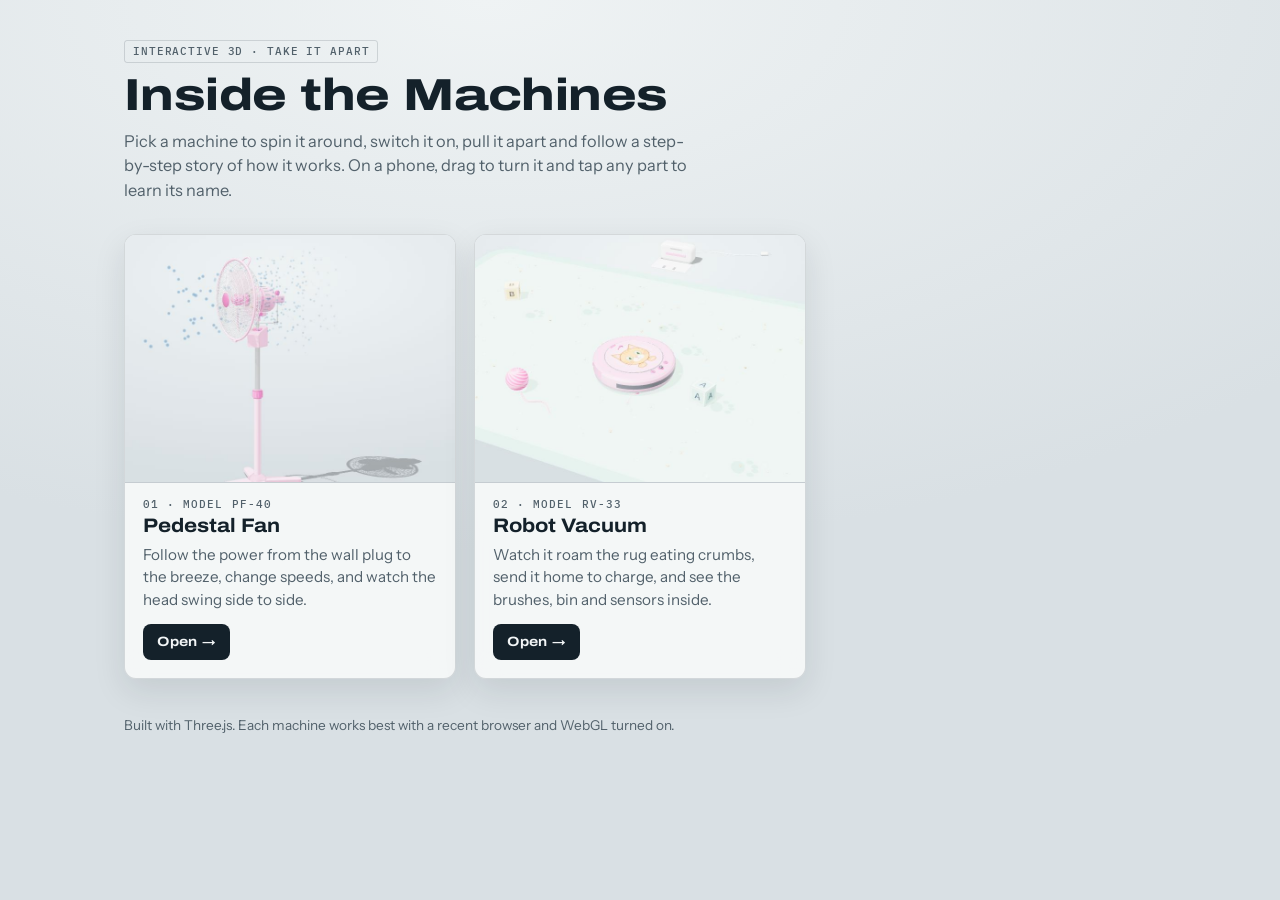
==== index.html @ 691ecfaf "Add machine menu and robot vacuum page The site root is now a menu linking to each machine. The fan " ====
<!doctype html>
<html lang="en">
<head>
<meta charset="utf-8">
<meta name="viewport" content="width=device-width,initial-scale=1,viewport-fit=cover">
<meta name="theme-color" content="#d9e0e4" media="(prefers-color-scheme: light)">
<meta name="theme-color" content="#10181d" media="(prefers-color-scheme: dark)">
<title>Inside the Machines</title>
<meta name="description" content="Interactive 3D models of everyday machines. Pick one, take it apart, and learn how it works step by step.">
<meta property="og:title" content="Inside the Machines">
<meta property="og:description" content="Interactive 3D models of everyday machines. Pick one, take it apart, and learn how it works step by step.">
<link rel="icon" href="data:image/svg+xml,%3Csvg xmlns='http://www.w3.org/2000/svg' viewBox='0 0 100 100'%3E%3Ctext y='.9em' font-size='90'%3E%E2%9A%99%EF%B8%8F%3C/text%3E%3C/svg%3E">
<link rel="preconnect" href="https://fonts.googleapis.com">
<link rel="preconnect" href="https://fonts.gstatic.com" crossorigin>
<link rel="stylesheet" href="https://fonts.googleapis.com/css2?family=Archivo:wdth,wght@100..125,500..800&family=IBM+Plex+Mono:wght@400;500&family=Instrument+Sans:wght@400..600&display=swap">
<style>
:root{
  --bg:#d9e0e4; --bg-hi:#eff3f4; --ink:#14212a; --muted:#52616b; --line:rgba(20,33,42,.14);
  --panel:rgba(248,250,250,.88); --panel-solid:#f8fafa; --glass:rgba(20,33,42,.10);
  --air:#1f73b2; --pink:#b2306b; --pink-soft:rgba(178,48,107,.12);
  --primary:#14212a; --on-primary:#f2f5f6;
  --f-display:"Archivo","Helvetica Neue",Arial,sans-serif;
  --f-body:"Instrument Sans",system-ui,-apple-system,"Segoe UI",Roboto,sans-serif;
  --f-mono:"IBM Plex Mono",ui-monospace,"SFMono-Regular",Menlo,Consolas,monospace;
  color-scheme:light;
}
@media (prefers-color-scheme: dark){
  :root:not([data-theme="light"]){
    --bg:#10181d; --bg-hi:#1b262d; --ink:#e5ecef; --muted:#97a6af; --line:rgba(229,236,239,.14);
    --panel:rgba(21,30,36,.88); --panel-solid:#162027; --glass:rgba(0,0,0,.35);
    --air:#6dbdf2; --pink:#f590c0; --pink-soft:rgba(245,144,192,.16);
    --primary:#e5ecef; --on-primary:#10181d; color-scheme:dark;
  }
}
:root[data-theme="dark"]{
  --bg:#10181d; --bg-hi:#1b262d; --ink:#e5ecef; --muted:#97a6af; --line:rgba(229,236,239,.14);
  --panel:rgba(21,30,36,.88); --panel-solid:#162027; --glass:rgba(0,0,0,.35);
  --air:#6dbdf2; --pink:#f590c0; --pink-soft:rgba(245,144,192,.16);
  --primary:#e5ecef; --on-primary:#10181d; color-scheme:dark;
}
*{box-sizing:border-box}
html{-webkit-text-size-adjust:100%}
body{
  margin:0; min-height:100vh; min-height:100dvh; color:var(--ink); font-family:var(--f-body); font-size:15px; line-height:1.5;
  background-color:var(--bg);
  background-image:radial-gradient(120% 85% at 38% 0%, var(--bg-hi), var(--bg) 72%);
  background-attachment:fixed;
  -webkit-tap-highlight-color:transparent;
}
.wrap{
  max-width:1080px; margin:0 auto;
  padding:calc(40px + env(safe-area-inset-top)) calc(24px + env(safe-area-inset-right)) calc(48px + env(safe-area-inset-bottom)) calc(24px + env(safe-area-inset-left));
}
header{display:grid; gap:10px; margin-bottom:32px}
.plate{justify-self:start; margin:0; font:500 11px/1 var(--f-mono); letter-spacing:.08em; text-transform:uppercase; color:var(--muted); border:1px solid var(--line); border-radius:3px; padding:5px 8px}
h1{margin:0; font-family:var(--f-display); font-weight:780; font-stretch:125%; font-size:clamp(1.7rem, 4.5vw, 2.8rem); line-height:1.02; letter-spacing:-.012em; text-wrap:balance}
.lede{margin:0; color:var(--muted); font-size:1.02rem; max-width:52ch}

.grid{list-style:none; margin:0; padding:0; display:grid; grid-template-columns:repeat(auto-fill, minmax(280px, 1fr)); gap:18px}
.card{
  display:grid; grid-template-rows:auto 1fr; height:100%; overflow:hidden; color:inherit; text-decoration:none;
  background:var(--panel); border:1px solid var(--line); border-radius:12px; box-shadow:0 12px 32px var(--glass);
  backdrop-filter:blur(14px); -webkit-backdrop-filter:blur(14px);
  transition:transform .18s ease, box-shadow .18s ease, border-color .18s ease;
}
.card:hover{transform:translateY(-3px); border-color:color-mix(in srgb, var(--ink) 28%, transparent); box-shadow:0 18px 40px var(--glass)}
.card:focus-visible{outline:2px solid var(--air); outline-offset:3px}
.thumb{aspect-ratio:4 / 3; background:#e3e9ec; border-bottom:1px solid var(--line); overflow:hidden}
.thumb img{display:block; width:100%; height:100%; object-fit:cover}
.body{display:grid; align-content:start; gap:6px; padding:16px 18px 18px}
.num{font:500 10.5px/1 var(--f-mono); letter-spacing:.1em; text-transform:uppercase; color:var(--muted)}
.card h2{margin:0; font-family:var(--f-display); font-weight:720; font-stretch:112%; font-size:1.22rem; line-height:1.15}
.card p{margin:0; color:var(--muted); font-size:.95rem}
.go{margin-top:6px; justify-self:start; display:inline-flex; align-items:center; gap:6px; height:36px; padding:0 14px; border-radius:8px; background:var(--primary); color:var(--on-primary); font:680 13.5px/1 var(--f-display); font-stretch:115%; letter-spacing:.01em}

footer{margin-top:36px; color:var(--muted); font-size:.85rem}

@media (max-width: 600px){
  .wrap{padding-top:calc(24px + env(safe-area-inset-top)); padding-left:calc(16px + env(safe-area-inset-left)); padding-right:calc(16px + env(safe-area-inset-right))}
  header{margin-bottom:22px}
  .grid{grid-template-columns:1fr; gap:14px}
}
@media (prefers-reduced-motion: reduce){ .card{transition:none} .card:hover{transform:none} }
</style>
</head>
<body>
<div class="wrap">
  <header>
    <p class="plate">Interactive 3D · Take it apart</p>
    <h1>Inside the Machines</h1>
    <p class="lede">Pick a machine to spin it around, switch it on, pull it apart and follow a step-by-step story of how it works. On a phone, drag to turn it and tap any part to learn its name.</p>
  </header>

  <!-- To add a machine: put its page in a new folder (e.g. kettle/index.html), add a 720×540 image to assets/, and copy one <li> below. -->
  <ul class="grid">
    <li>
      <a class="card" href="fan/">
        <div class="thumb"><img src="assets/fan.jpg" alt="Pink pedestal fan blowing a stream of air" width="720" height="540" loading="lazy"></div>
        <div class="body">
          <span class="num">01 · Model PF-40</span>
          <h2>Pedestal Fan</h2>
          <p>Follow the power from the wall plug to the breeze, change speeds, and watch the head swing side to side.</p>
          <span class="go">Open &rarr;</span>
        </div>
      </a>
    </li>
    <li>
      <a class="card" href="robot-vacuum/">
        <div class="thumb"><img src="assets/robot-vacuum.jpg" alt="Pink robot vacuum with a cat face cleaning a play rug" width="720" height="540" loading="lazy"></div>
        <div class="body">
          <span class="num">02 · Model RV-33</span>
          <h2>Robot Vacuum</h2>
          <p>Watch it roam the rug eating crumbs, send it home to charge, and see the brushes, bin and sensors inside.</p>
          <span class="go">Open &rarr;</span>
        </div>
      </a>
    </li>
  </ul>

  <footer>Built with Three.js. Each machine works best with a recent browser and WebGL turned on.</footer>
</div>
</body>
</html>
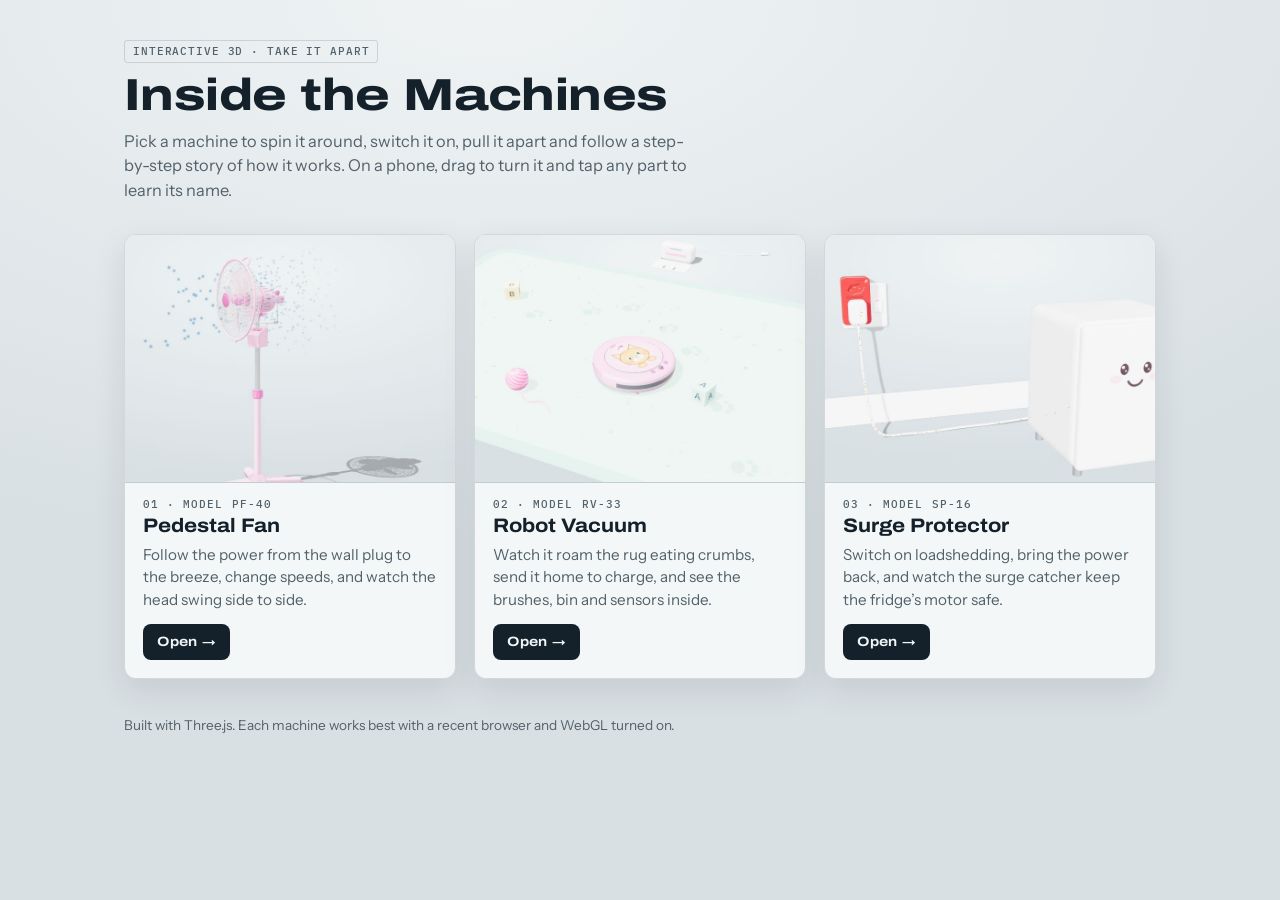
==== commit 395509f2: "Add surge protector page An interactive 3D surge protector plugged into a South African wall socket," ====
--- a/index.html
+++ b/index.html
@@ -115,6 +115,17 @@
         </div>
       </a>
     </li>
+    <li>
+      <a class="card" href="surge-protector/">
+        <div class="thumb"><img src="assets/surge-protector.jpg" alt="Red surge protector plugged into a wall socket with a smiling mini fridge plugged into it" width="720" height="540" loading="lazy"></div>
+        <div class="body">
+          <span class="num">03 · Model SP-16</span>
+          <h2>Surge Protector</h2>
+          <p>Switch on loadshedding, bring the power back, and watch the surge catcher keep the fridge’s motor safe.</p>
+          <span class="go">Open &rarr;</span>
+        </div>
+      </a>
+    </li>
   </ul>
 
   <footer>Built with Three.js. Each machine works best with a recent browser and WebGL turned on.</footer>
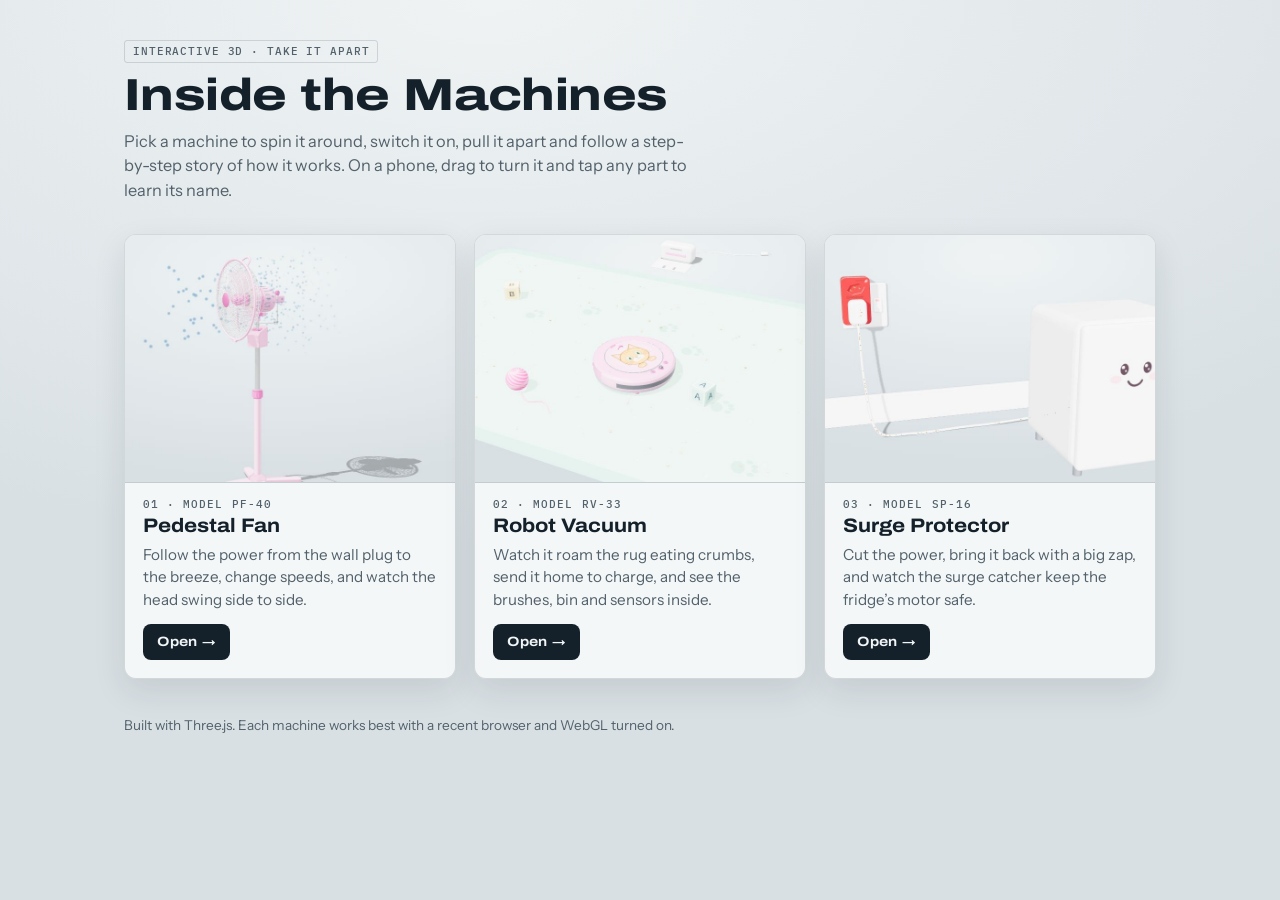
==== commit a0a717bc: "Simplify surge protector steps and drop loadshedding wording Steps 2, 5 and 6 use shorter, simpler s" ====
--- a/index.html
+++ b/index.html
@@ -121,7 +121,7 @@
         <div class="body">
           <span class="num">03 · Model SP-16</span>
           <h2>Surge Protector</h2>
-          <p>Switch on loadshedding, bring the power back, and watch the surge catcher keep the fridge’s motor safe.</p>
+          <p>Cut the power, bring it back with a big zap, and watch the surge catcher keep the fridge’s motor safe.</p>
           <span class="go">Open &rarr;</span>
         </div>
       </a>
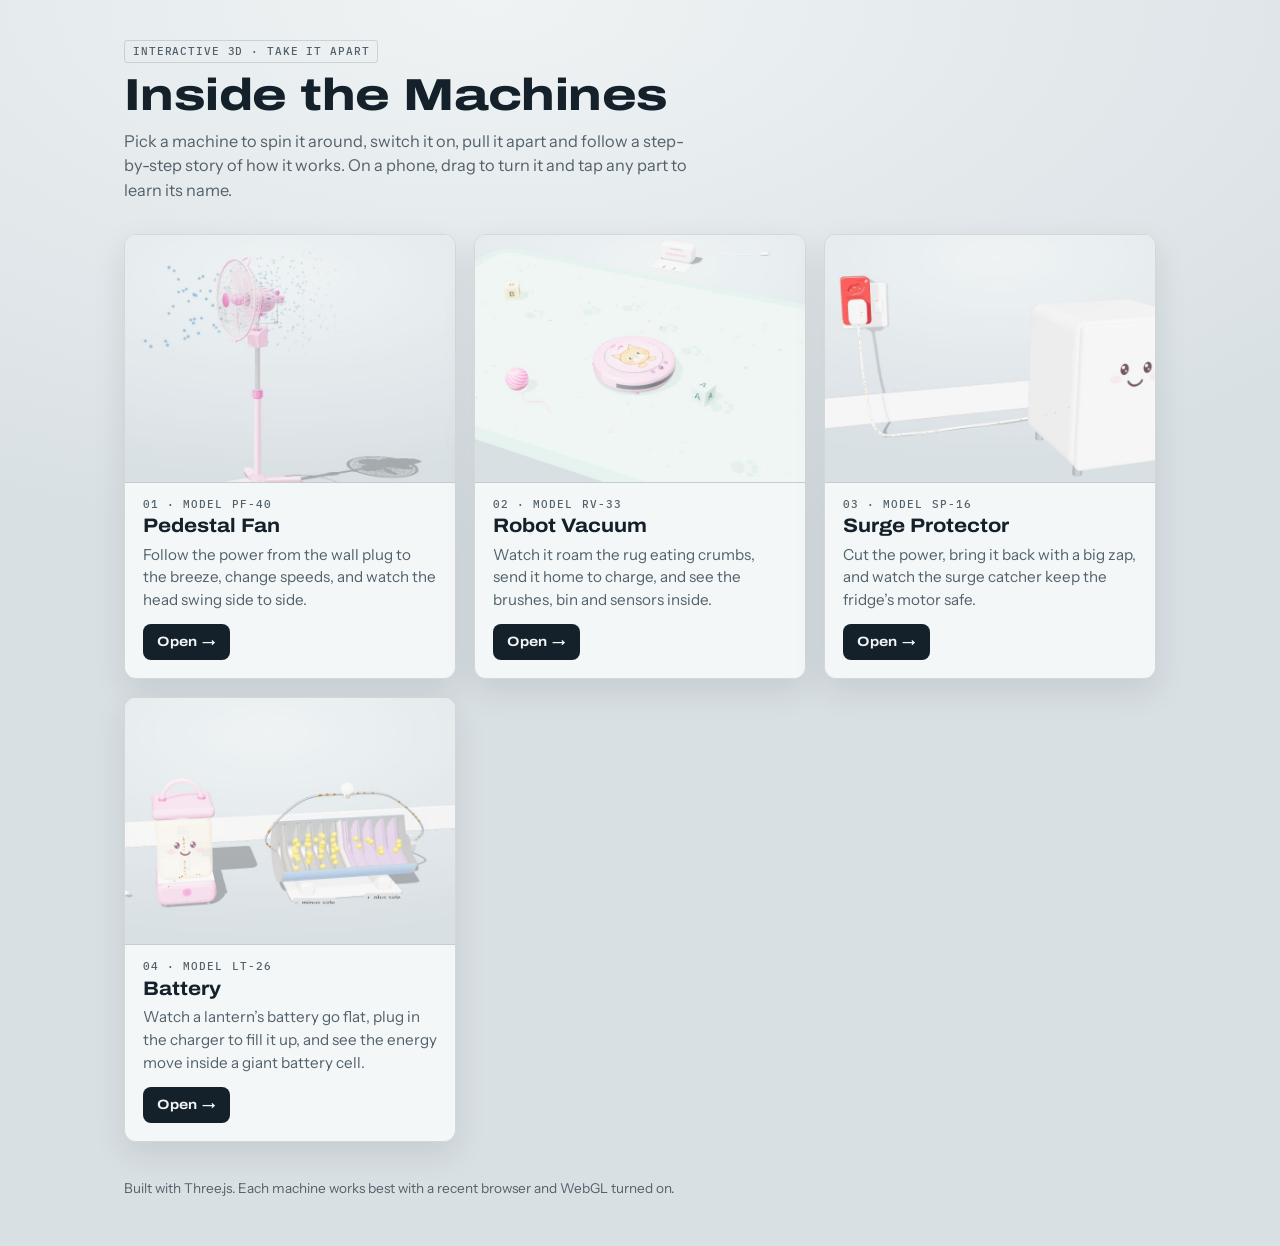
==== commit e925303f: "Add battery page A pink rechargeable lantern with a charger and a giant cut-open battery cell. The l" ====
--- a/index.html
+++ b/index.html
@@ -126,6 +126,17 @@
         </div>
       </a>
     </li>
+    <li>
+      <a class="card" href="battery/">
+        <div class="thumb"><img src="assets/battery.jpg" alt="Pink rechargeable lantern with a smiling face next to a giant cut-open battery cell full of gold balls" width="720" height="540" loading="lazy"></div>
+        <div class="body">
+          <span class="num">04 · Model LT-26</span>
+          <h2>Battery</h2>
+          <p>Watch a lantern’s battery go flat, plug in the charger to fill it up, and see the energy move inside a giant battery cell.</p>
+          <span class="go">Open &rarr;</span>
+        </div>
+      </a>
+    </li>
   </ul>
 
   <footer>Built with Three.js. Each machine works best with a recent browser and WebGL turned on.</footer>
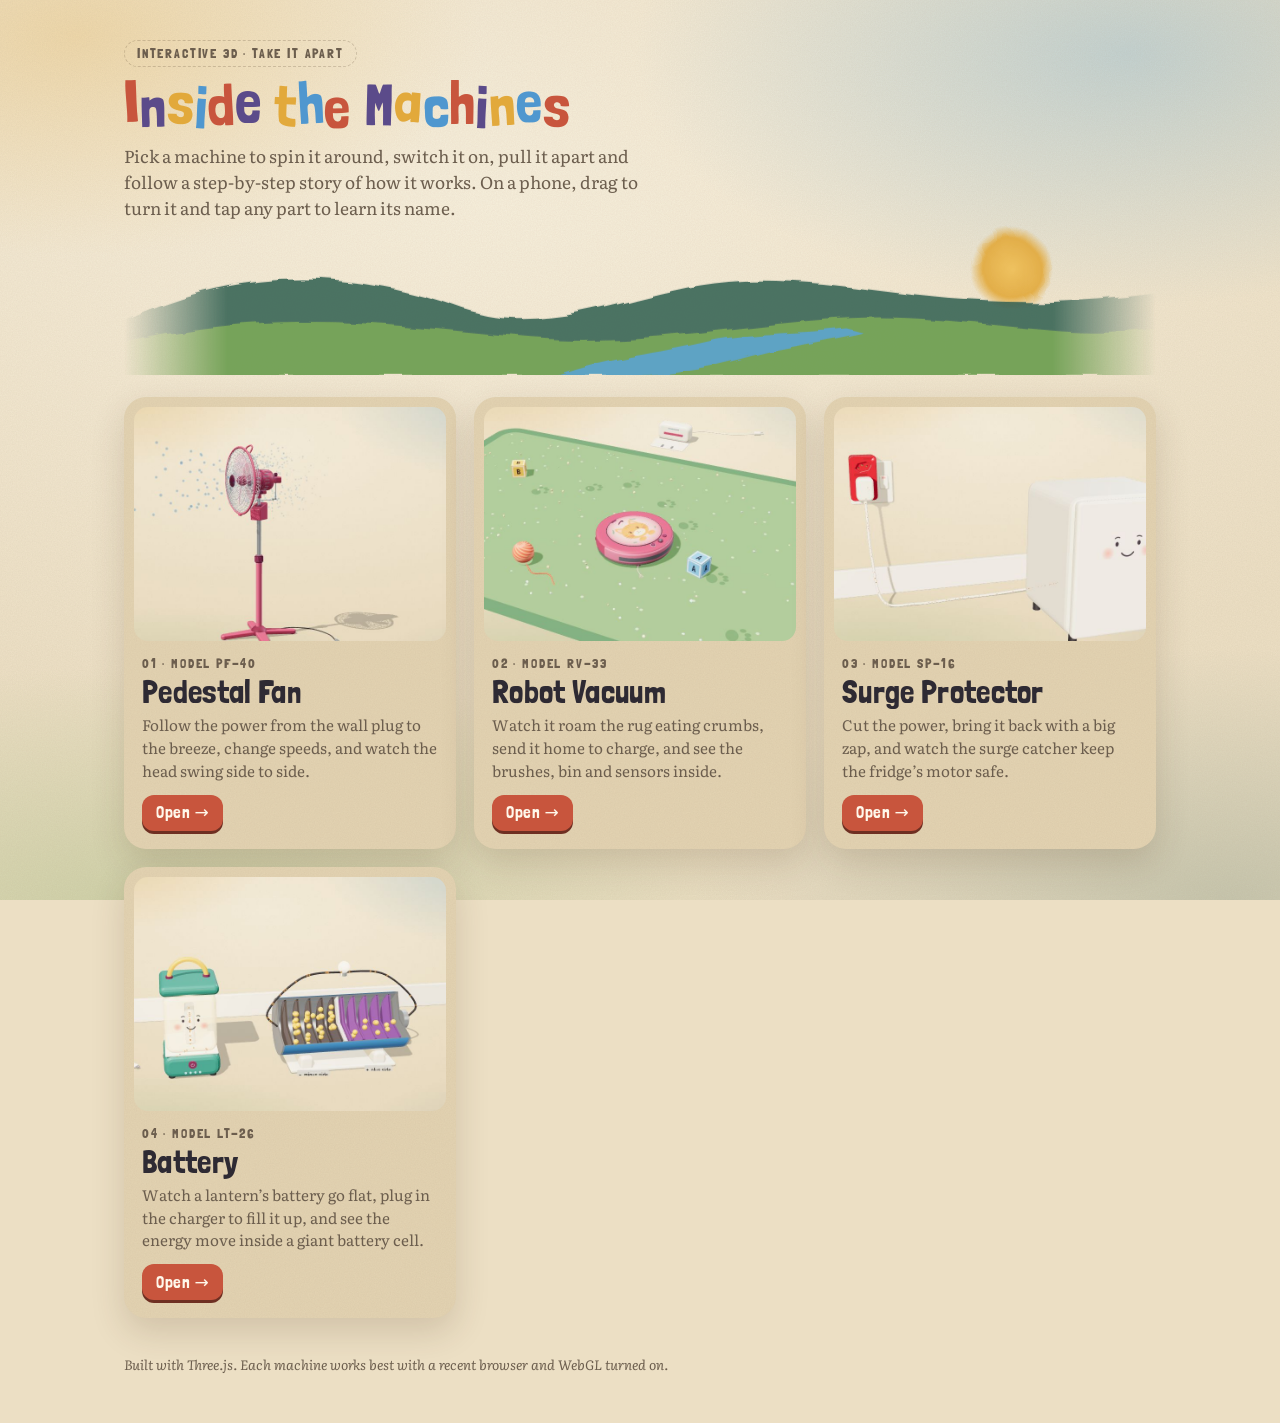
==== commit 70dddb9f: "Restyle every page in a storybook look Shared theme in assets/storybook.css and assets/storybook.js:" ====
--- a/index.html
+++ b/index.html
@@ -12,7 +12,7 @@
 <link rel="icon" href="data:image/svg+xml,%3Csvg xmlns='http://www.w3.org/2000/svg' viewBox='0 0 100 100'%3E%3Ctext y='.9em' font-size='90'%3E%E2%9A%99%EF%B8%8F%3C/text%3E%3C/svg%3E">
 <link rel="preconnect" href="https://fonts.googleapis.com">
 <link rel="preconnect" href="https://fonts.gstatic.com" crossorigin>
-<link rel="stylesheet" href="https://fonts.googleapis.com/css2?family=Archivo:wdth,wght@100..125,500..800&family=IBM+Plex+Mono:wght@400;500&family=Instrument+Sans:wght@400..600&display=swap">
+<link rel="stylesheet" href="https://fonts.googleapis.com/css2?family=Londrina+Solid:wght@300;400;900&family=Literata:ital,opsz,wght@0,7..72,400..700;1,7..72,400&display=swap">
 <style>
 :root{
   --bg:#d9e0e4; --bg-hi:#eff3f4; --ink:#14212a; --muted:#52616b; --line:rgba(20,33,42,.14);
@@ -82,6 +82,7 @@
 }
 @media (prefers-reduced-motion: reduce){ .card{transition:none} .card:hover{transform:none} }
 </style>
+<link rel="stylesheet" href="assets/storybook.css">
 </head>
 <body>
 <div class="wrap">
@@ -90,6 +91,20 @@
     <h1>Inside the Machines</h1>
     <p class="lede">Pick a machine to spin it around, switch it on, pull it apart and follow a step-by-step story of how it works. On a phone, drag to turn it and tap any part to learn its name.</p>
   </header>
+
+  <!-- painted landscape: sun, hills and a river, in the storybook palette -->
+  <svg class="hills" viewBox="0 0 1000 150" preserveAspectRatio="none" aria-hidden="true">
+    <defs>
+      <filter id="wc" x="-5%" y="-20%" width="110%" height="140%"><feTurbulence type="fractalNoise" baseFrequency=".03" numOctaves="2" seed="4"/><feDisplacementMap in="SourceGraphic" scale="9"/></filter>
+      <radialGradient id="sun" cx=".5" cy=".5" r=".5"><stop offset="0" stop-color="#f0bf55"/><stop offset=".7" stop-color="#e2a93b"/><stop offset="1" stop-color="#e2a93b" stop-opacity="0"/></radialGradient>
+    </defs>
+    <g filter="url(#wc)">
+      <circle cx="860" cy="46" r="40" fill="url(#sun)" opacity=".9"/>
+      <path d="M0 96 C120 40 230 50 330 86 C420 116 500 62 600 58 C720 54 800 96 1000 70 L1000 150 L0 150Z" fill="#2f5d50" opacity=".85"/>
+      <path d="M0 118 C140 84 260 100 380 112 C520 126 640 88 760 94 C860 99 930 116 1000 104 L1000 150 L0 150Z" fill="#7aa858" opacity=".9"/>
+      <path d="M420 150 C470 132 520 128 560 118 C600 108 650 110 700 104 L716 108 C672 118 628 124 596 134 C560 144 520 148 500 150Z" fill="#5aa3d6" opacity=".85"/>
+    </g>
+  </svg>
 
   <!-- To add a machine: put its page in a new folder (e.g. kettle/index.html), add a 720×540 image to assets/, and copy one <li> below. -->
   <ul class="grid">
@@ -141,5 +156,6 @@
 
   <footer>Built with Three.js. Each machine works best with a recent browser and WebGL turned on.</footer>
 </div>
+<script src="assets/storybook.js"></script>
 </body>
 </html>
--- a/assets/storybook.css
+++ b/assets/storybook.css
@@ -0,0 +1,161 @@
+/* Storybook theme, shared by the menu and every machine page.
+   Loaded after each page's own styles, so it overrides their tokens and components.
+   Palette: parchment paper, kraft-tan cards, and saturated but earthy colours
+   (forest teal, river blue, mustard, terracotta, plum). */
+
+:root{
+  --bg:#ecdfc4; --bg-hi:#f7efdc; --ink:#2e2a33; --muted:#6c5e4e; --line:rgba(70,50,30,.2);
+  --panel:rgba(220,202,165,.94); --panel-solid:#dccaa5; --card:#e3d3b2; --glass:rgba(70,45,20,.16);
+  --key:#f7efdc; --key-edge:#8d7a5c; --key-down:#e6d7b8;
+  --volt:#d9862a; --air:#3f86c4; --stop:#c4462f; --teal:#2f7d6d; --lamp:#b5a58a;
+  --primary:#c8553d; --on-primary:#fff7ea; --shadow:.2;
+  --pink:#7b4f9e; --pink-soft:rgba(123,79,158,.14);
+  --mustard:#e2a93b; --sky:#5aa3d6; --plum:#5b4b8a; --terracotta:#c8553d; --forest:#2f5d50; --leaf:#7aa858;
+  --c1:#c8553d; --c2:#5b4b8a; --c3:#e2a93b; --c4:#4f97cf;
+  --f-display:"Londrina Solid","Chalkboard SE","Comic Sans MS",system-ui,sans-serif;
+  --f-body:"Literata",Georgia,"Times New Roman",serif;
+  --f-mono:"Londrina Solid","Chalkboard SE",system-ui,sans-serif;
+  --paper:url("data:image/svg+xml,%3Csvg xmlns='http://www.w3.org/2000/svg' width='240' height='240'%3E%3Cfilter id='n'%3E%3CfeTurbulence type='fractalNoise' baseFrequency='.8' numOctaves='3' stitchTiles='stitch'/%3E%3CfeColorMatrix values='0 0 0 0 .35 0 0 0 0 .26 0 0 0 0 .16 0 0 0 .11 0'/%3E%3C/filter%3E%3Crect width='100%25' height='100%25' filter='url(%23n)'/%3E%3C/svg%3E");
+  color-scheme:light;
+}
+@media (prefers-color-scheme: dark){
+  :root:not([data-theme="light"]){
+    --bg:#1c2a2f; --bg-hi:#29393d; --ink:#f2e7d0; --muted:#bfae93; --line:rgba(242,231,208,.16);
+    --panel:rgba(60,51,38,.94); --panel-solid:#3c3326; --card:#3a3226; --glass:rgba(0,0,0,.42);
+    --key:#43392b; --key-edge:#17120c; --key-down:#332b20;
+    --volt:#f0aa48; --air:#7bb9e6; --stop:#ea7a5e; --teal:#62c1aa; --lamp:#54493a;
+    --primary:#e27a57; --on-primary:#1c2a2f; --shadow:.5;
+    --pink:#c9a6ea; --pink-soft:rgba(201,166,234,.16);
+    --c1:#ec8a68; --c2:#a99be0; --c3:#f0c060; --c4:#82c0ec;
+    color-scheme:dark;
+  }
+}
+:root[data-theme="dark"]{
+  --bg:#1c2a2f; --bg-hi:#29393d; --ink:#f2e7d0; --muted:#bfae93; --line:rgba(242,231,208,.16);
+  --panel:rgba(60,51,38,.94); --panel-solid:#3c3326; --card:#3a3226; --glass:rgba(0,0,0,.42);
+  --key:#43392b; --key-edge:#17120c; --key-down:#332b20;
+  --volt:#f0aa48; --air:#7bb9e6; --stop:#ea7a5e; --teal:#62c1aa; --lamp:#54493a;
+  --primary:#e27a57; --on-primary:#1c2a2f; --shadow:.5;
+  --pink:#c9a6ea; --pink-soft:rgba(201,166,234,.16);
+  --c1:#ec8a68; --c2:#a99be0; --c3:#f0c060; --c4:#82c0ec;
+  color-scheme:dark;
+}
+
+/* paper and soft watercolour washes behind everything */
+body{
+  font-family:var(--f-body); font-size:16px;
+  background-color:var(--bg);
+  background-image:
+    var(--paper),
+    radial-gradient(55% 40% at 88% 6%, rgba(90,163,214,.30), transparent 70%),
+    radial-gradient(45% 35% at 6% 4%, rgba(226,169,59,.26), transparent 70%),
+    radial-gradient(70% 40% at 12% 102%, rgba(122,168,88,.28), transparent 70%),
+    radial-gradient(60% 40% at 96% 100%, rgba(47,93,80,.20), transparent 70%),
+    radial-gradient(120% 85% at 38% 22%, var(--bg-hi), var(--bg) 72%);
+  background-attachment:fixed;
+}
+
+/* big wobbly multicolour headings (letters are split into spans by storybook.js) */
+h1{
+  font-family:var(--f-display); font-weight:400; font-stretch:normal; letter-spacing:.01em;
+  font-size:clamp(2.3rem, 4.6vw, 3.9rem); line-height:.95;
+}
+h1 .ltr{ display:inline-block; transform:translateY(var(--y, 0)) rotate(var(--r, 0deg)); }
+h1 .ltr-0{ color:var(--c1) } h1 .ltr-1{ color:var(--c2) } h1 .ltr-2{ color:var(--c3) } h1 .ltr-3{ color:var(--c4) }
+
+.plate{
+  font-family:var(--f-mono); font-weight:400; font-size:13px; letter-spacing:.14em; line-height:1;
+  color:var(--muted); border:1.5px dashed var(--line); border-radius:999px; padding:6px 12px;
+}
+.hint{ font-family:var(--f-body); font-style:italic; }
+.readout dt{ font-family:var(--f-mono); font-weight:400; font-size:12.5px; letter-spacing:.12em; }
+.readout dd{ font-family:var(--f-body); font-weight:600; font-size:15px; font-variant-numeric:tabular-nums lining-nums; }
+.back{ font-family:var(--f-mono); font-weight:400; font-size:15px; letter-spacing:.1em; color:var(--ink); }
+
+/* chunky painted buttons */
+.btn, .nav-btn{
+  font-family:var(--f-display); font-weight:400; font-size:17px; letter-spacing:.03em;
+  background:var(--key); color:var(--ink); border:0; border-radius:14px;
+  box-shadow:0 3px 0 var(--key-edge), 0 6px 14px var(--glass);
+  backdrop-filter:none; -webkit-backdrop-filter:none;
+  transition:transform .08s ease, box-shadow .08s ease;
+}
+.btn:hover, .nav-btn:hover{ border-color:transparent; filter:brightness(1.03); }
+.btn:active, .nav-btn:active{ transform:translateY(2px); box-shadow:0 1px 0 var(--key-edge), 0 3px 8px var(--glass); }
+.btn.primary, .nav-btn.next{
+  background:var(--primary); color:var(--on-primary); font-family:var(--f-display); font-weight:400; font-stretch:normal;
+  box-shadow:0 3px 0 color-mix(in srgb, var(--primary) 55%, #000), 0 6px 14px var(--glass);
+}
+.btn.plain-btn{ background:transparent; box-shadow:none; color:var(--muted); }
+.nav-btn:disabled{ box-shadow:none; }
+.btn[aria-pressed="true"] .lamp{ background:var(--teal); box-shadow:0 0 0 3px color-mix(in srgb, var(--teal) 28%, transparent); }
+.lamp{ width:9px; height:9px; }
+
+/* fan speed keys */
+.keys{ background:var(--panel-solid); background-image:var(--paper); border:0; border-radius:16px; box-shadow:0 6px 16px var(--glass); }
+.keys-label{ font-family:var(--f-mono); font-size:13px; letter-spacing:.12em; }
+.key{ font-family:var(--f-display); font-size:19px; background:var(--key); border-color:var(--key-edge); border-radius:8px 8px 10px 10px; }
+.key[data-speed="0"]{ color:var(--stop); }
+
+/* the kraft-paper walkthrough card */
+.guide{
+  background-color:var(--panel-solid); background-image:var(--paper);
+  border:0; border-radius:20px; box-shadow:0 14px 34px var(--glass);
+  backdrop-filter:none; -webkit-backdrop-filter:none;
+}
+.eyebrow{ font-family:var(--f-mono); font-size:14px; letter-spacing:.14em; color:var(--muted); }
+.count{ font-family:var(--f-body); font-style:italic; font-size:13px; }
+.guide h2{ font-family:var(--f-display); font-weight:400; font-stretch:normal; font-size:1.85rem; line-height:1; letter-spacing:.01em; color:var(--ink); }
+.guide-body{ font-family:var(--f-body); font-size:1.02rem; line-height:1.6; }
+.spec{ font-family:var(--f-body); border-top:2px dotted var(--line); }
+.try{ font-family:var(--f-display); font-size:13px; letter-spacing:.1em; color:#2e2a33; background:var(--mustard); border-radius:999px; padding:3px 9px; }
+.dots button::before{ height:6px; border-radius:3px; }
+.dots button[aria-current="step"]::before{ background:var(--primary); }
+.fold{ font-family:var(--f-mono); font-size:13px; letter-spacing:.1em; background:var(--key); border:0; box-shadow:0 2px 0 var(--key-edge); }
+.grip{ background:color-mix(in srgb, var(--ink) 30%, transparent) !important; }
+
+/* hover tips and explode labels */
+.tip{ background:var(--panel-solid); background-image:var(--paper); border:0; border-radius:14px; box-shadow:0 10px 26px var(--glass); font-family:var(--f-body); font-size:14px; }
+.tip b{ font-family:var(--f-display); font-weight:400; font-stretch:normal; font-size:18px; letter-spacing:.02em; }
+.lbl-name{ font-family:var(--f-display); font-weight:400; font-stretch:normal; font-size:15px; letter-spacing:.03em; background:var(--key); border:0; border-radius:10px; padding:4px 9px; box-shadow:0 2px 0 var(--key-edge), 0 4px 10px var(--glass); }
+.lbl-pin{ background:var(--primary); }
+.lbl.hot .lbl-name{ box-shadow:0 0 0 3px color-mix(in srgb, var(--mustard) 70%, transparent); }
+.fail div{ background:var(--panel-solid); border:0; border-radius:18px; }
+.fail h2{ font-family:var(--f-display); font-weight:400; }
+
+/* menu page */
+.lede{ font-family:var(--f-body); font-size:1.08rem; }
+.card{
+  background-color:var(--card); background-image:var(--paper); border:0; border-radius:22px;
+  box-shadow:0 14px 34px var(--glass); backdrop-filter:none; -webkit-backdrop-filter:none;
+}
+.card:hover{ transform:translateY(-4px) rotate(-.4deg); box-shadow:0 20px 40px var(--glass); }
+.card .thumb{ border-bottom:0; margin:10px 10px 0; border-radius:14px; }
+.card .num{ font-family:var(--f-mono); font-size:13px; letter-spacing:.14em; }
+.card h2{ font-family:var(--f-display); font-weight:400; font-stretch:normal; font-size:2rem; line-height:1; letter-spacing:.01em; }
+.card p{ font-family:var(--f-body); }
+.go{ font-family:var(--f-display); font-weight:400; font-stretch:normal; font-size:17px; letter-spacing:.04em; background:var(--primary); color:var(--on-primary); border-radius:12px; box-shadow:0 3px 0 color-mix(in srgb, var(--primary) 55%, #000); }
+footer{ font-family:var(--f-body); font-style:italic; }
+.hills{ display:block; width:100%; height:auto; margin:-6px 0 22px;
+  -webkit-mask-image:linear-gradient(to right, transparent, #000 10%, #000 90%, transparent); mask-image:linear-gradient(to right, transparent, #000 10%, #000 90%, transparent); }
+
+@media (max-width: 760px){
+  h1{ font-size:2rem; }
+  .masthead .plate{ font-size:11px; padding:4px 10px; }
+  .readout dt{ font-size:11px; }
+  .readout dd{ font-size:14px; }
+  .back{ font-size:13px; }
+  .btn{ font-size:16px; }
+  .guide h2{ font-size:1.55rem; }
+  .guide-body{ font-size:.98rem; }
+}
+@media (max-width: 380px){
+  h1{ font-size:1.85rem; }
+  .btn{ font-size:15px; }
+  .readout dd{ font-size:13.5px; }
+}
+@media (prefers-reduced-motion: reduce){
+  .btn, .nav-btn{ transition:none; }
+  .card:hover{ transform:none; }
+}
+.wrap > header{ margin-bottom:6px; }
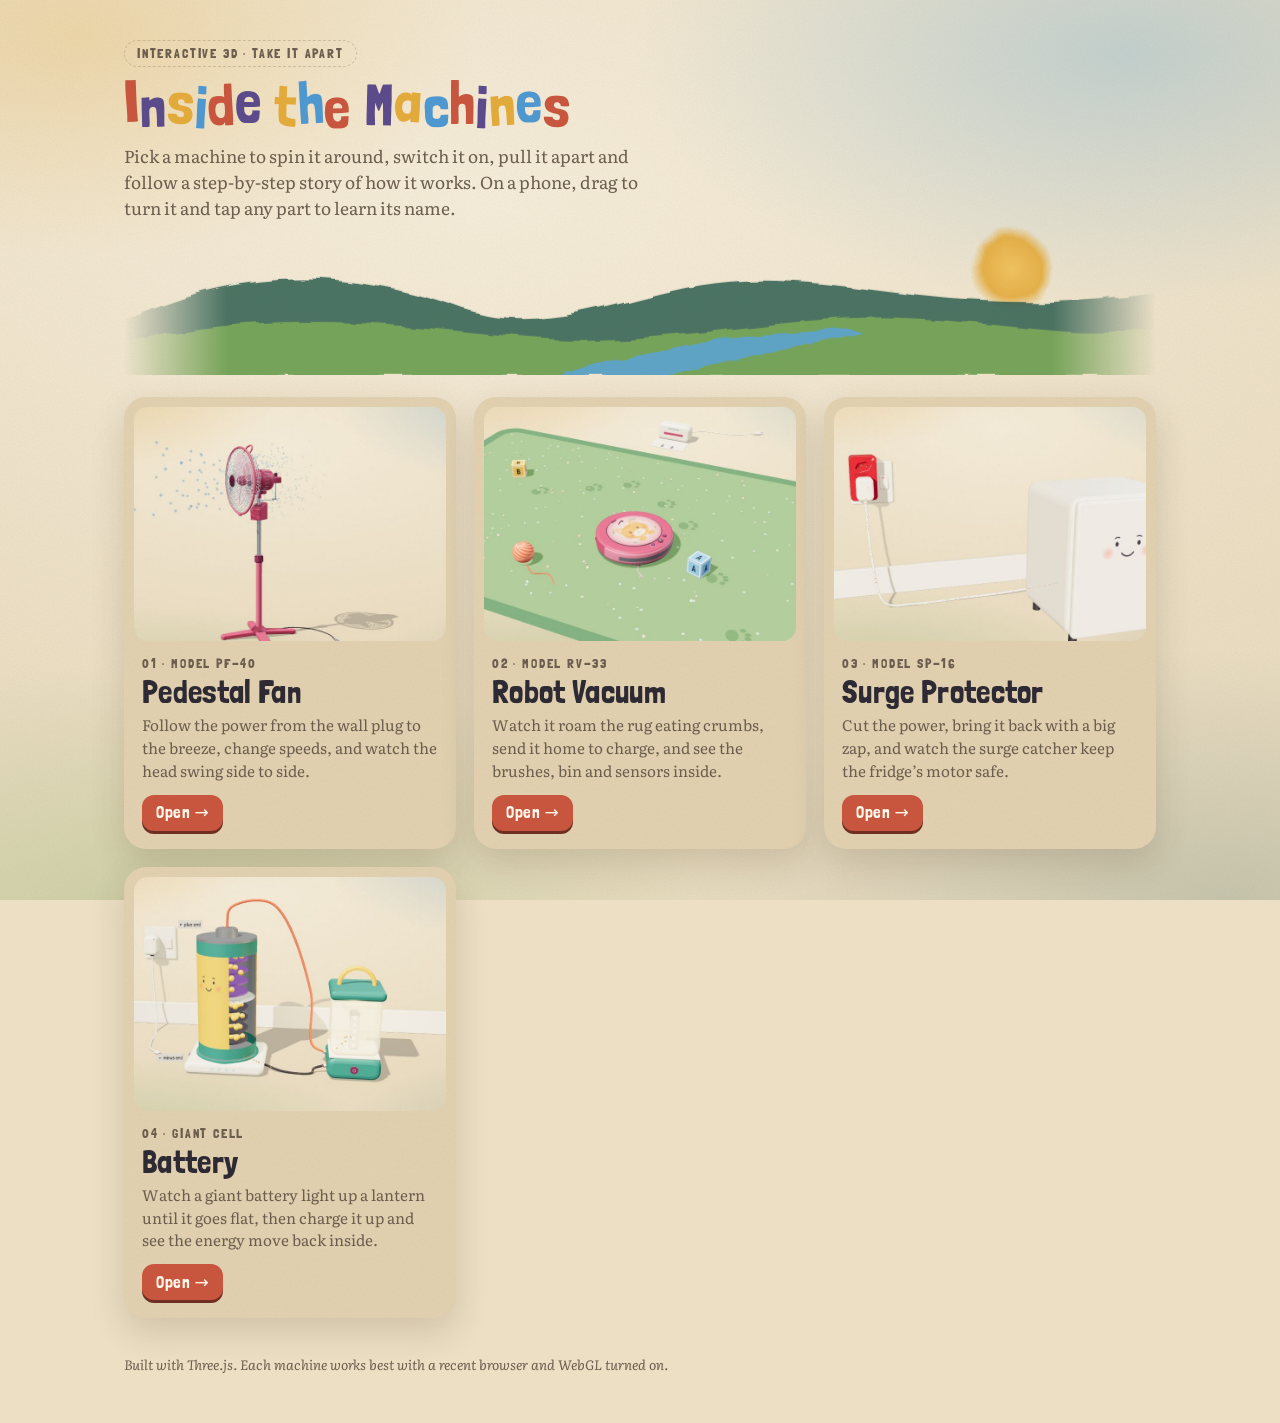
==== commit 9c2e5c47: "Make the giant battery the main character of the battery page The battery now stands upright like a " ====
--- a/index.html
+++ b/index.html
@@ -143,11 +143,11 @@
     </li>
     <li>
       <a class="card" href="battery/">
-        <div class="thumb"><img src="assets/battery.jpg" alt="Pink rechargeable lantern with a smiling face next to a giant cut-open battery cell full of gold balls" width="720" height="540" loading="lazy"></div>
+        <div class="thumb"><img src="assets/battery.jpg" alt="Giant smiling battery with a window showing gold energy balls inside, wired to a small lantern" width="720" height="540" loading="lazy"></div>
         <div class="body">
-          <span class="num">04 · Model LT-26</span>
+          <span class="num">04 · Giant cell</span>
           <h2>Battery</h2>
-          <p>Watch a lantern’s battery go flat, plug in the charger to fill it up, and see the energy move inside a giant battery cell.</p>
+          <p>Watch a giant battery light up a lantern until it goes flat, then charge it up and see the energy move back inside.</p>
           <span class="go">Open &rarr;</span>
         </div>
       </a>
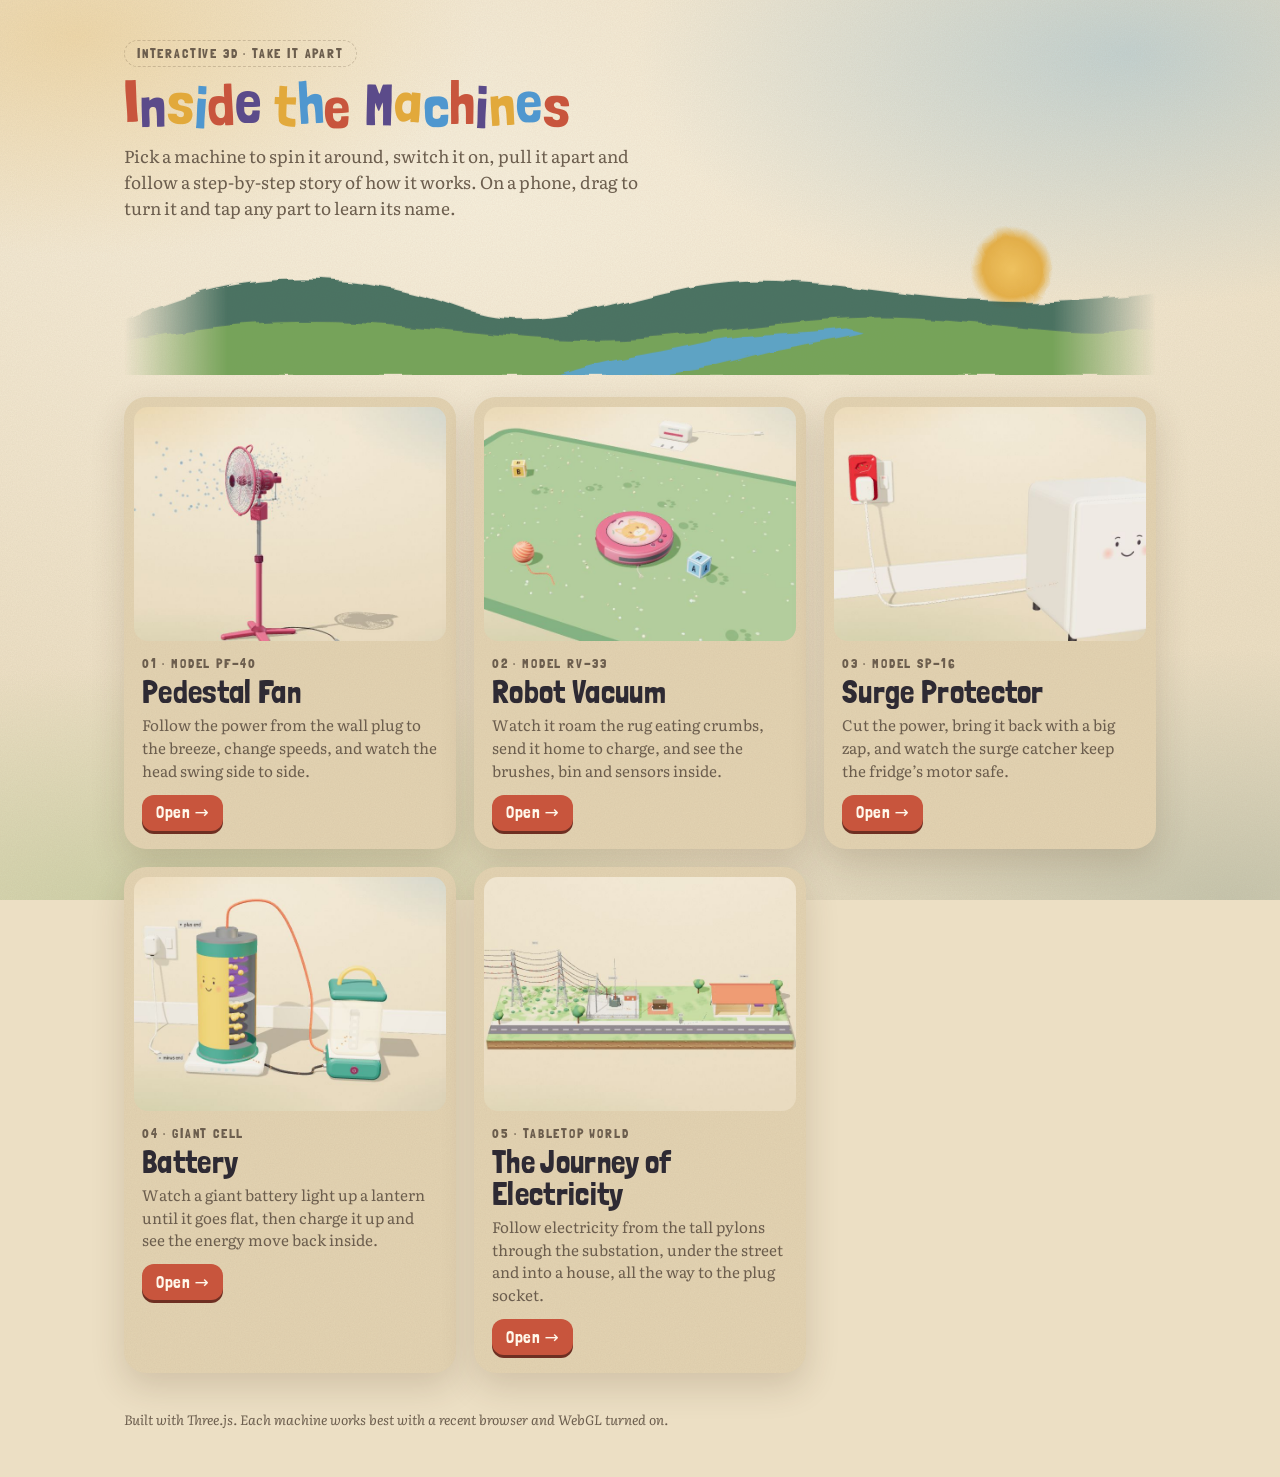
==== commit 528d0d3b: "Add The Journey of Electricity tabletop world A storybook diorama following electricity from the pyl" ====
--- a/index.html
+++ b/index.html
@@ -152,6 +152,17 @@
         </div>
       </a>
     </li>
+    <li>
+      <a class="card" href="power-journey/">
+        <div class="thumb"><img src="assets/power-journey.jpg" alt="A tabletop world with pylons, a fenced substation, a brown mini-sub, a grey kiosk and a house beside a road" width="720" height="540" loading="lazy"></div>
+        <div class="body">
+          <span class="num">05 · Tabletop world</span>
+          <h2>The Journey of Electricity</h2>
+          <p>Follow electricity from the tall pylons through the substation, under the street and into a house, all the way to the plug socket.</p>
+          <span class="go">Open &rarr;</span>
+        </div>
+      </a>
+    </li>
   </ul>
 
   <footer>Built with Three.js. Each machine works best with a recent browser and WebGL turned on.</footer>
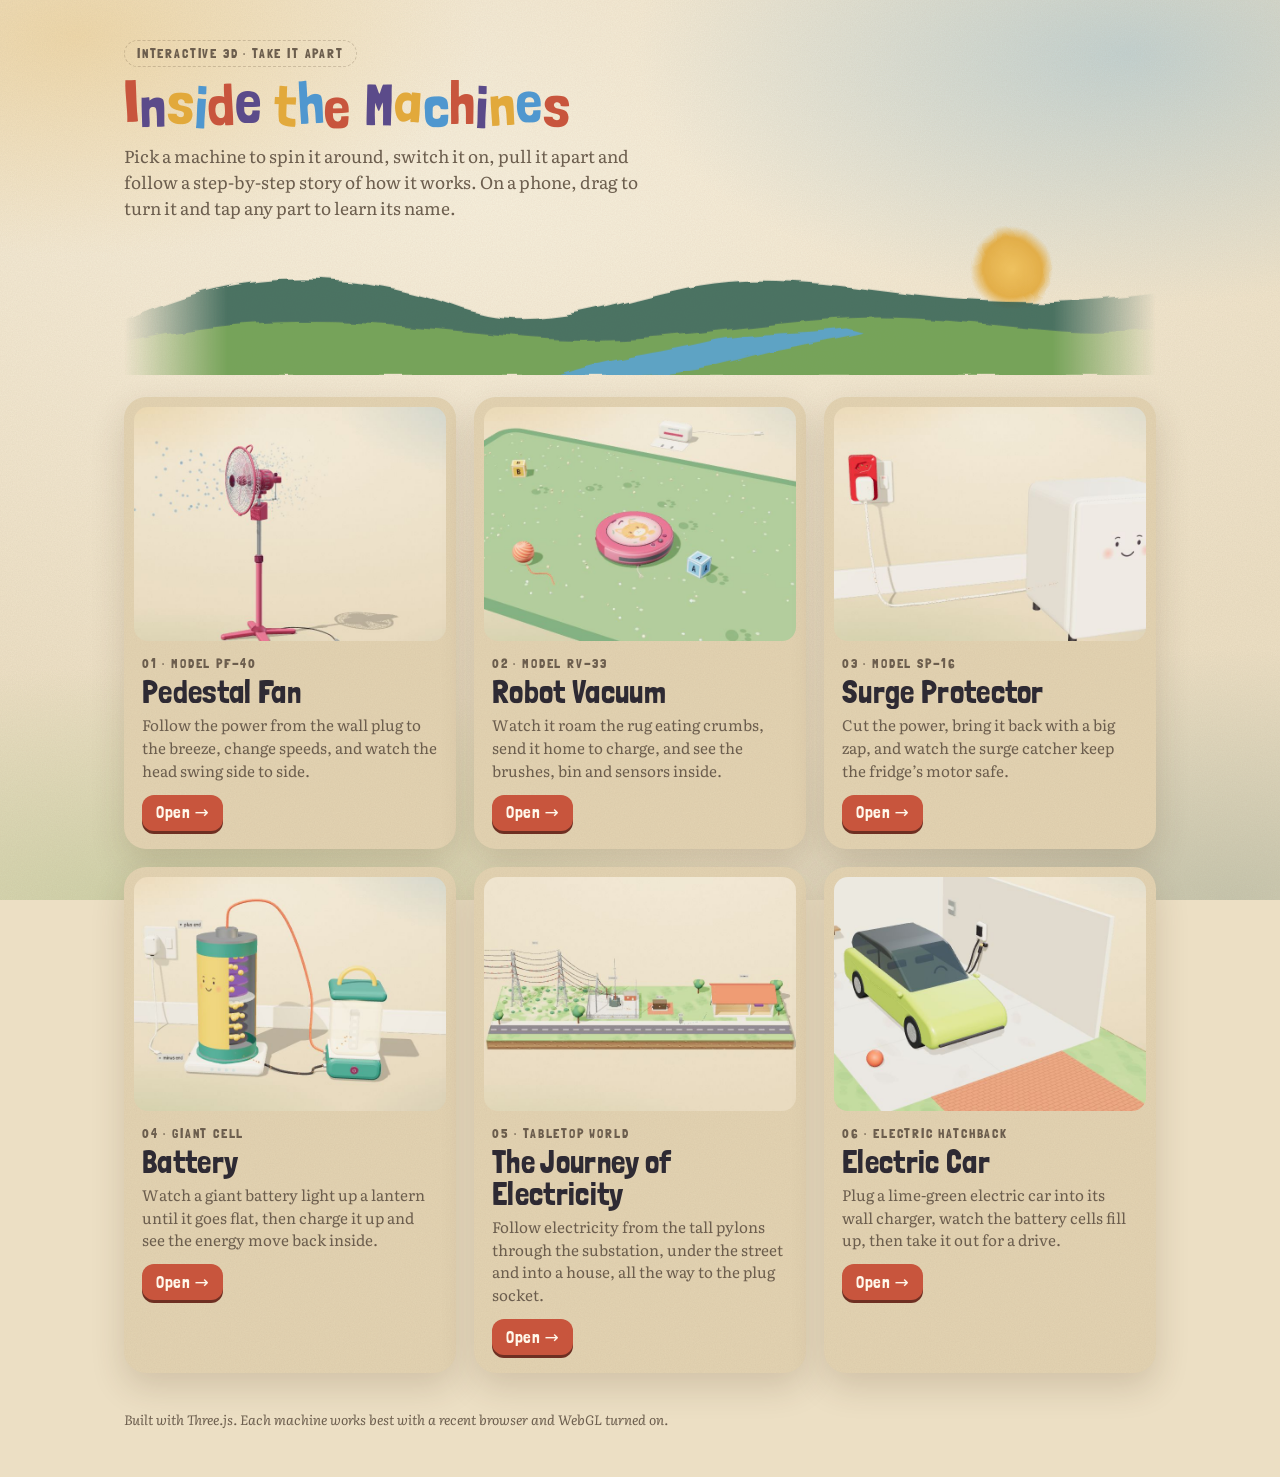
==== commit 60507fa1: "Add electric car page A lime-green electric hatchback in a garage with a wall charger. The charging " ====
--- a/index.html
+++ b/index.html
@@ -163,6 +163,17 @@
         </div>
       </a>
     </li>
+    <li>
+      <a class="card" href="electric-car/">
+        <div class="thumb"><img src="assets/electric-car.jpg" alt="A lime-green electric car parked in a garage next to a wall charger" width="720" height="540" loading="lazy"></div>
+        <div class="body">
+          <span class="num">06 · Electric hatchback</span>
+          <h2>Electric Car</h2>
+          <p>Plug a lime-green electric car into its wall charger, watch the battery cells fill up, then take it out for a drive.</p>
+          <span class="go">Open &rarr;</span>
+        </div>
+      </a>
+    </li>
   </ul>
 
   <footer>Built with Three.js. Each machine works best with a recent browser and WebGL turned on.</footer>
